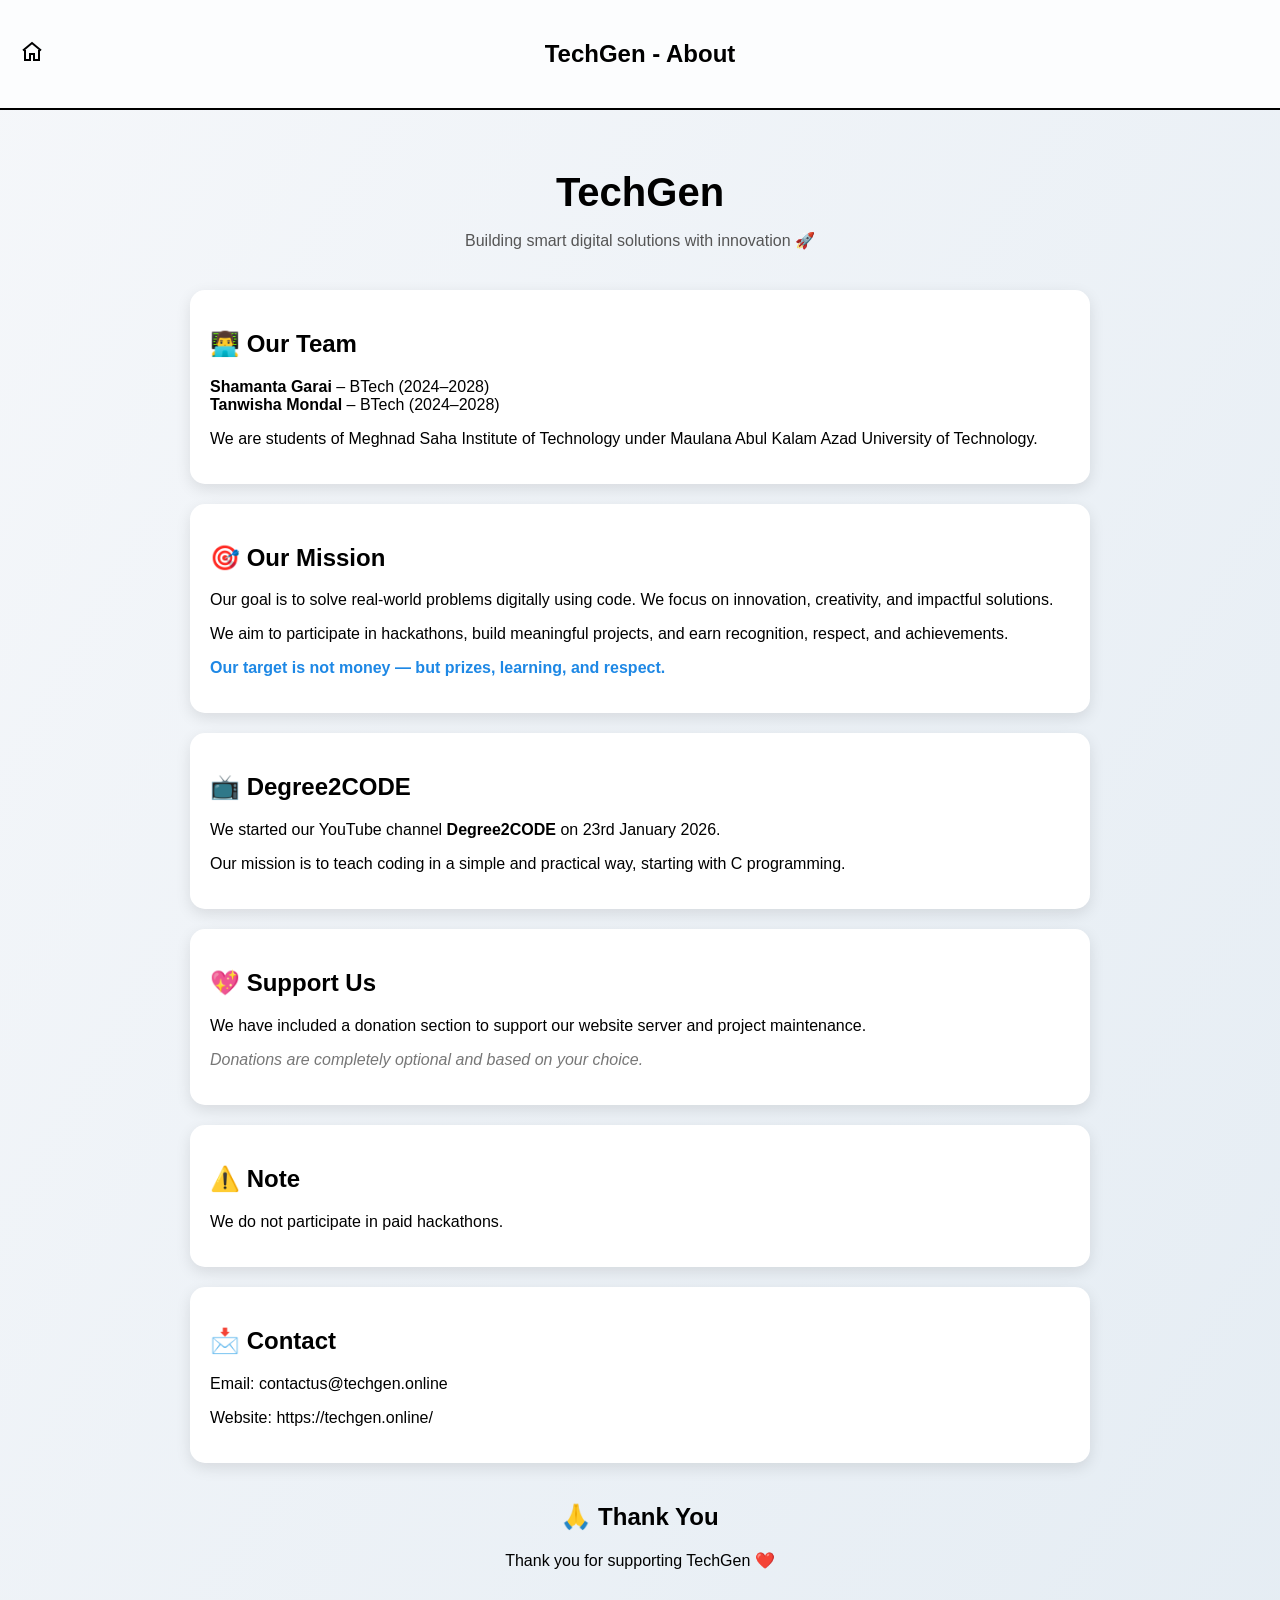
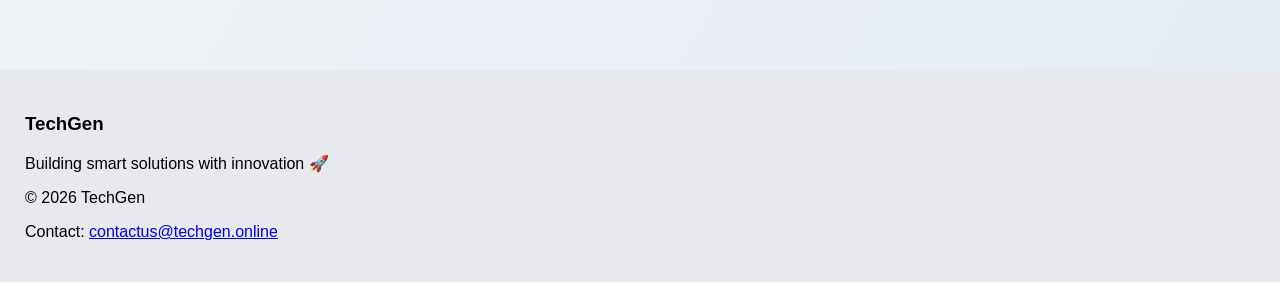
==== about.html @ c432f07d "eggffd" ====
<!DOCTYPE html>
<html lang="en">
<head>
<meta charset="UTF-8">
<meta name="viewport" content="width=device-width, initial-scale=1.0">
<title>About - TechGen</title>

<link rel="stylesheet" href="about.css">

</head>
<body>

<!-- HEADER -->
<header class="header">
    <div class="home-icon" onclick="goMainHome()">
        <svg viewBox="0 0 24 24" width="24" height="24">
            <path d="M3 10.5L12 3l9 7.5" fill="none" stroke-width="2"/>
            <path d="M5 10v10h5v-6h4v6h5V10" fill="none" stroke-width="2"/>
        </svg>
    </div>
    <h2>TechGen - About</h2>
</header>

<!-- MAIN -->
<div class="container">

    <!-- HERO -->
    <section class="hero fade-in">
        <h1>TechGen</h1>
        <p>Building smart digital solutions with innovation 🚀</p>
    </section>

    <!-- TEAM -->
    <section class="card fade-in">
        <h2>👨‍💻 Our Team</h2>
        <p>
            <strong>Shamanta Garai</strong> – BTech (2024–2028)<br>
            <strong>Tanwisha Mondal</strong> – BTech (2024–2028)
        </p>
        <p>
            We are students of Meghnad Saha Institute of Technology under
            Maulana Abul Kalam Azad University of Technology.
        </p>
    </section>

    <!-- MISSION -->
    <section class="card fade-in">
        <h2>🎯 Our Mission</h2>
        <p>
            Our goal is to solve real-world problems digitally using code.
            We focus on innovation, creativity, and impactful solutions.
        </p>
        <p>
            We aim to participate in hackathons, build meaningful projects,
            and earn recognition, respect, and achievements.
        </p>
        <p class="highlight">
            Our target is not money — but prizes, learning, and respect.
        </p>
    </section>

    <!-- YOUTUBE -->
    <section class="card fade-in">
        <h2>📺 Degree2CODE</h2>
        <p>
            We started our YouTube channel <strong>Degree2CODE</strong>
            on 23rd January 2026.
        </p>
        <p>
            Our mission is to teach coding in a simple and practical way,
            starting with C programming.
        </p>
    </section>

    <!-- DONATION -->
    <section class="card fade-in">
        <h2>💖 Support Us</h2>
        <p>
            We have included a donation section to support our website
            server and project maintenance.
        </p>
        <p class="note">
            Donations are completely optional and based on your choice.
        </p>
    </section>

    <!-- NOTE -->
    <section class="card fade-in">
        <h2>⚠️ Note</h2>
        <p>
            We do not participate in paid hackathons.
        </p>
    </section>

    <!-- CONTACT -->
    <section class="card fade-in">
        <h2>📩 Contact</h2>
        <p>Email: contactus@techgen.online</p>
        <p>Website: https://techgen.online/</p>
    </section>

    <!-- THANK YOU -->
    <section class="thank fade-in">
        <h2>🙏 Thank You</h2>
        <p>Thank you for supporting TechGen ❤️</p>
    </section>

</div>

<!-- FOOTER -->
<footer class="footer">
    <div class="footer-container">

        <div class="footer-left">
            <h3>TechGen</h3>
            <p>Building smart solutions with innovation 🚀</p>
        </div>

        <div class="footer-right">
            <p>© <span id="year"></span> TechGen</p>
            <p>
                Contact: 
                <a href="mailto:contactus@techgen.online">
                    contactus@techgen.online
                </a>
            </p>
        </div>

    </div>
</footer>

<script src="about.js"></script>

</body>
</html>
---- about.css ----
body {
    margin: 0;
    font-family: Arial, sans-serif;
    background: linear-gradient(120deg, #f5f7fa, #e4ecf3);
}

/* HEADER (same style) */
.header {
    position: sticky;
    top: 0;
    background: #fcfdfe;
    border-bottom: 2px solid #000;
    padding: 20px;
    text-align: center;
}

.home-icon {
    position: absolute;
    left: 20px;
    top: 50%;
    transform: translateY(-50%);
    cursor: pointer;
}

.home-icon svg path {
    stroke: black;
}

/* CONTAINER */
.container {
    max-width: 900px;
    margin: auto;
    padding: 20px;
}

/* HERO */
.hero {
    text-align: center;
    margin: 40px 0;
}

.hero h1 {
    font-size: 40px;
    margin: 0;
}

.hero p {
    color: #555;
}

/* CARD */
.card {
    background: white;
    border-radius: 15px;
    padding: 20px;
    margin-bottom: 20px;
    box-shadow: 0 5px 15px rgba(0,0,0,0.1);
    transition: 0.3s;
}

.card:hover {
    transform: translateY(-5px);
}

/* TEXT */
.highlight {
    font-weight: bold;
    color: #1e88e5;
}

.note {
    color: #777;
    font-style: italic;
}

/* THANK YOU */
.thank {
    text-align: center;
    margin: 40px 0;
}

/* FOOTER */
.footer {
    background: #e7e9ec;
    padding: 25px;
    margin-top: 40px;
}

/* ANIMATION */
.fade-in {
    opacity: 0;
    transform: translateY(30px);
    transition: 0.8s ease;
}

.fade-in.show {
    opacity: 1;
    transform: translateY(0);
}
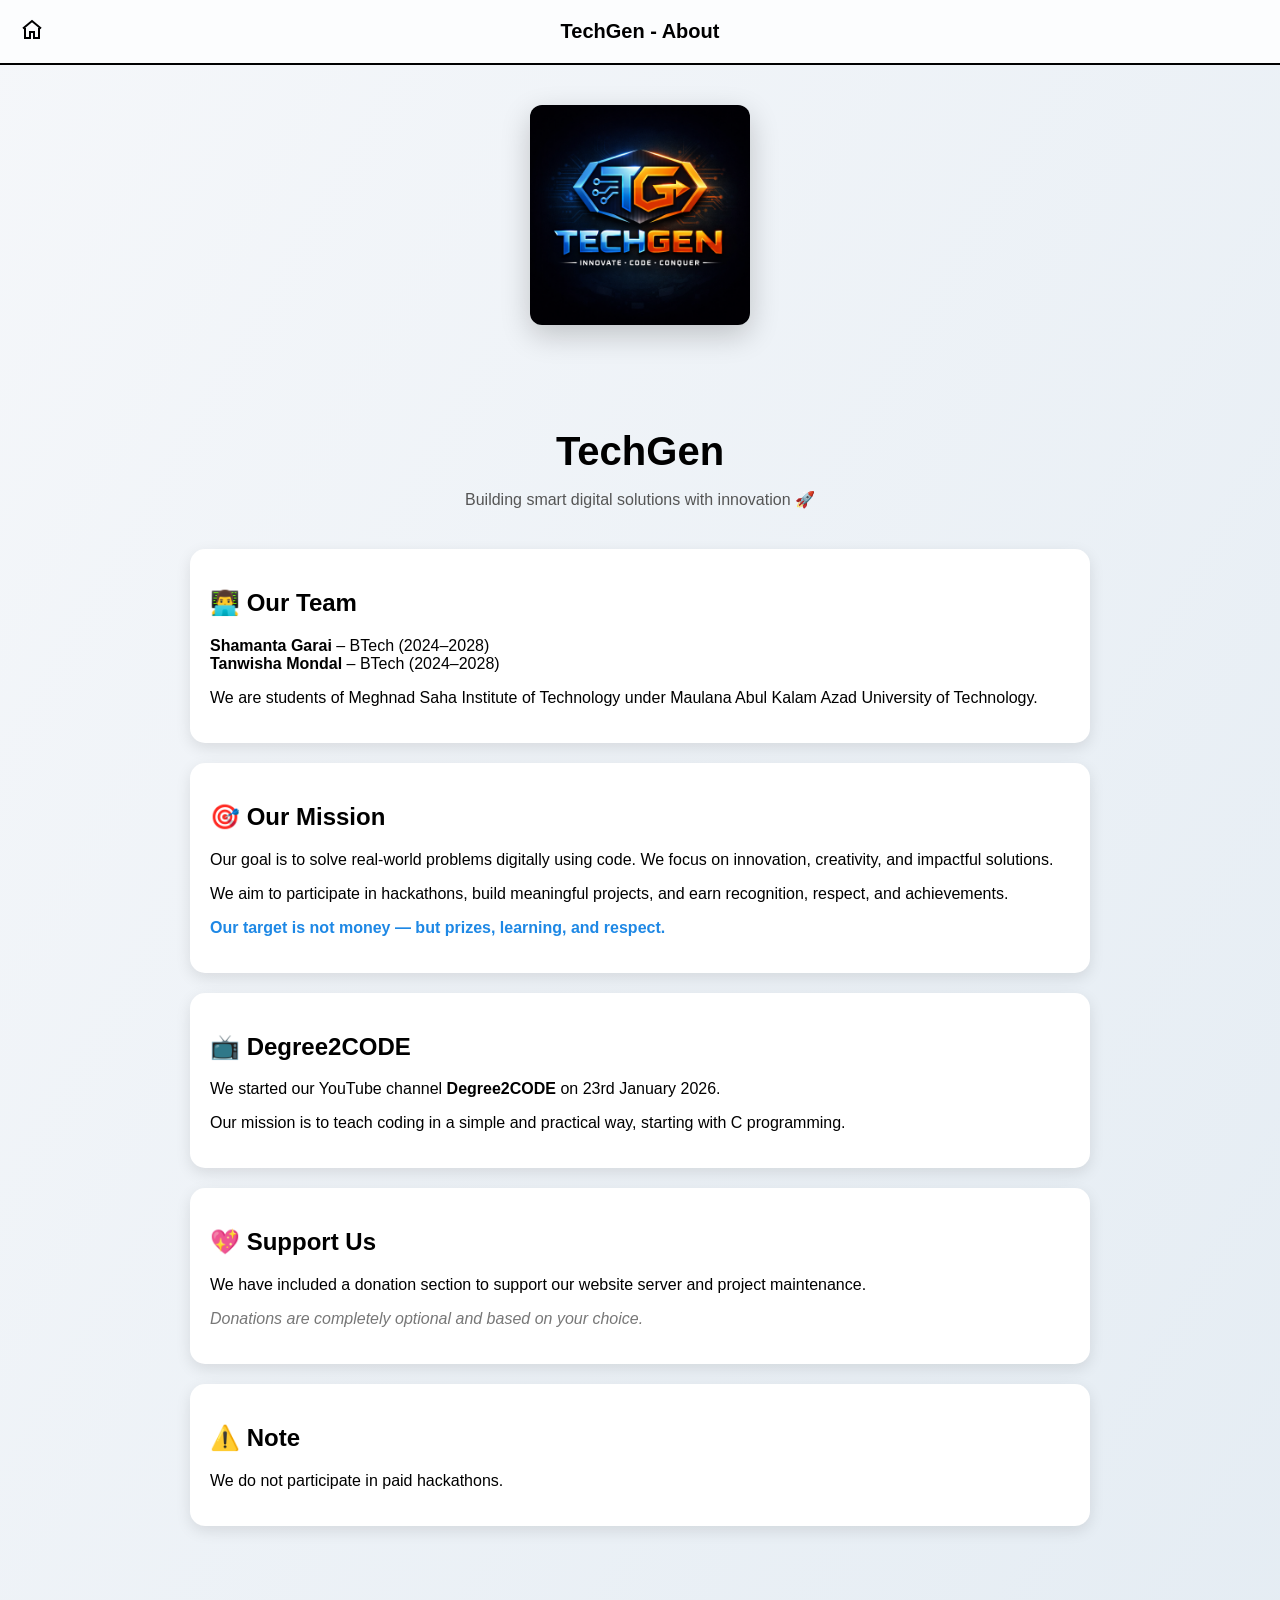
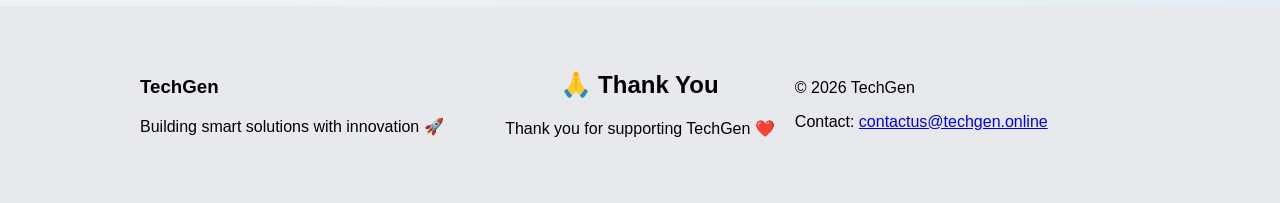
==== commit df1c15e9: "eggffd" ====
--- a/about.html
+++ b/about.html
@@ -22,6 +22,11 @@
 </header>
 
 <!-- MAIN -->
+ <!-- LOGO -->
+<section class="logo-section">
+    <img src="logo.png" alt="Tech Gen Logo">
+</section>
+
 <div class="container">
 
     <!-- HERO -->
@@ -92,18 +97,8 @@
         </p>
     </section>
 
-    <!-- CONTACT -->
-    <section class="card fade-in">
-        <h2>📩 Contact</h2>
-        <p>Email: contactus@techgen.online</p>
-        <p>Website: https://techgen.online/</p>
-    </section>
 
-    <!-- THANK YOU -->
-    <section class="thank fade-in">
-        <h2>🙏 Thank You</h2>
-        <p>Thank you for supporting TechGen ❤️</p>
-    </section>
+    
 
 </div>
 
@@ -115,7 +110,13 @@
             <h3>TechGen</h3>
             <p>Building smart solutions with innovation 🚀</p>
         </div>
-
+    <div class="footer-middle">
+        <!-- THANK YOU -->
+    <section class="thank fade-in">
+        <h2>🙏 Thank You</h2>
+        <p>Thank you for supporting TechGen ❤️</p>
+    </section>
+    </div>
         <div class="footer-right">
             <p>© <span id="year"></span> TechGen</p>
             <p>
--- a/about.css
+++ b/about.css
@@ -8,10 +8,26 @@
 .header {
     position: sticky;
     top: 0;
-    background: #fcfdfe;
+    background: #fcfdfe;   /* same as footer */
+    color: rgb(0, 0, 0);
+    z-index: 1000;
+    padding: 20px;
+    font-family: Arial, sans-serif;
     border-bottom: 2px solid #000;
-    padding: 20px;
-    text-align: center;
+}
+
+/* Layout like footer */
+.header {
+    display: flex;
+    justify-content: center;
+    align-items: center;
+}
+
+/* Title */
+.header h2 {
+    margin: 0;
+    font-weight: bold;
+    font-size: 20px;
 }
 
 .home-icon {
@@ -82,9 +98,28 @@
 /* FOOTER */
 .footer {
     background: #e7e9ec;
-    padding: 25px;
+    color: #000;
+    padding: 25px 15px;
     margin-top: 40px;
+    font-family: Arial, sans-serif;
 }
+.footer-container {
+    display: flex;
+    justify-content: space-between;
+    align-items: center;
+    max-width: 1000px;
+    margin: auto;
+    flex-wrap: wrap;
+    gap: 20px;
+}
+
+.footer-left,
+.footer-center,
+.footer-right {
+    flex: 1;
+    min-width: 200px;
+}
+
 
 /* ANIMATION */
 .fade-in {
@@ -96,4 +131,17 @@
 .fade-in.show {
     opacity: 1;
     transform: translateY(0);
+}
+
+/* LOGO */
+.logo-section {
+    text-align: center;
+    margin: 40px 0;
+}
+
+.logo-section img {
+    width: 220px;
+    max-width: 80%;
+    border-radius: 12px;
+    box-shadow: 0 10px 30px rgba(0,0,0,0.2);
 }
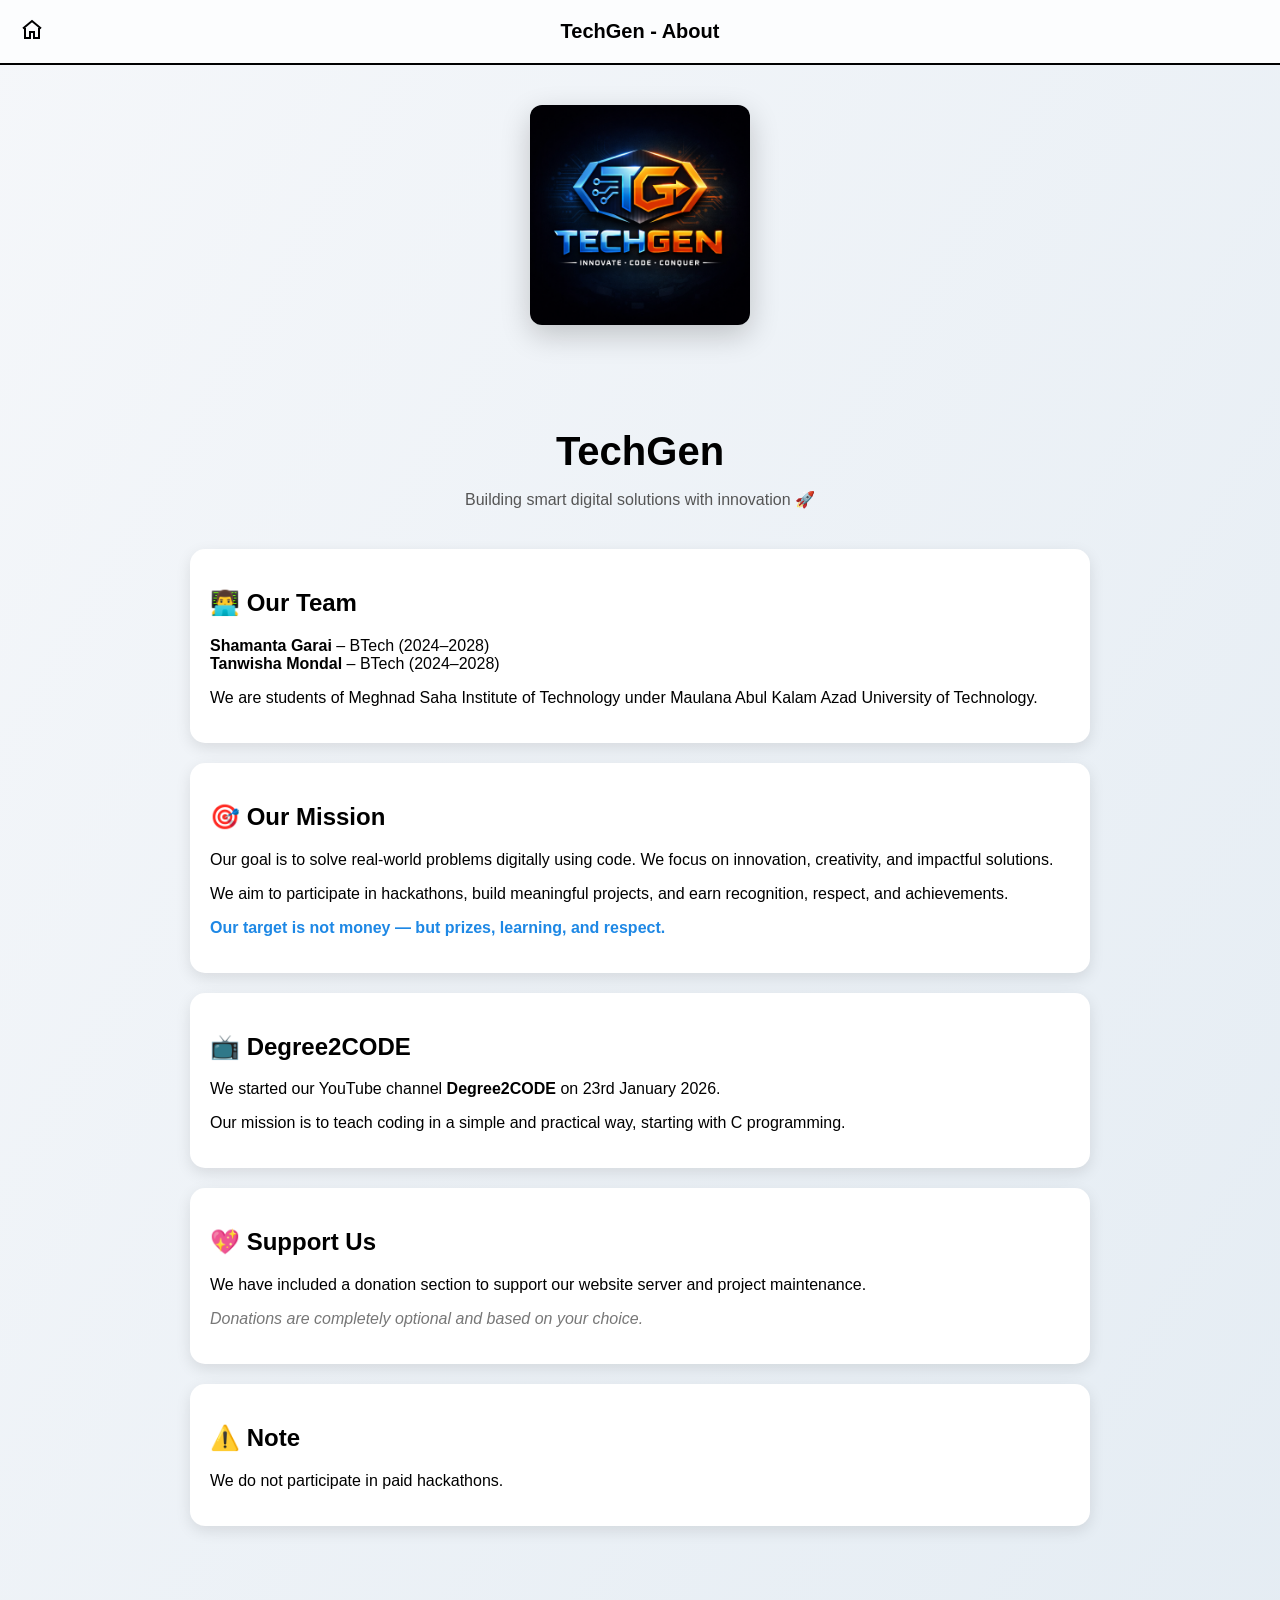
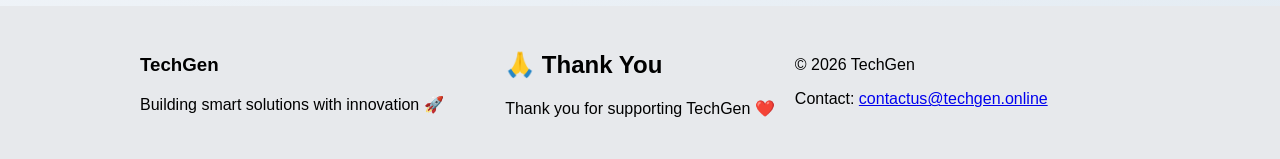
==== commit 213e8a54: "eggffd" ====
--- a/about.html
+++ b/about.html
@@ -112,10 +112,9 @@
         </div>
     <div class="footer-middle">
         <!-- THANK YOU -->
-    <section class="thank fade-in">
         <h2>🙏 Thank You</h2>
         <p>Thank you for supporting TechGen ❤️</p>
-    </section>
+    
     </div>
         <div class="footer-right">
             <p>© <span id="year"></span> TechGen</p>
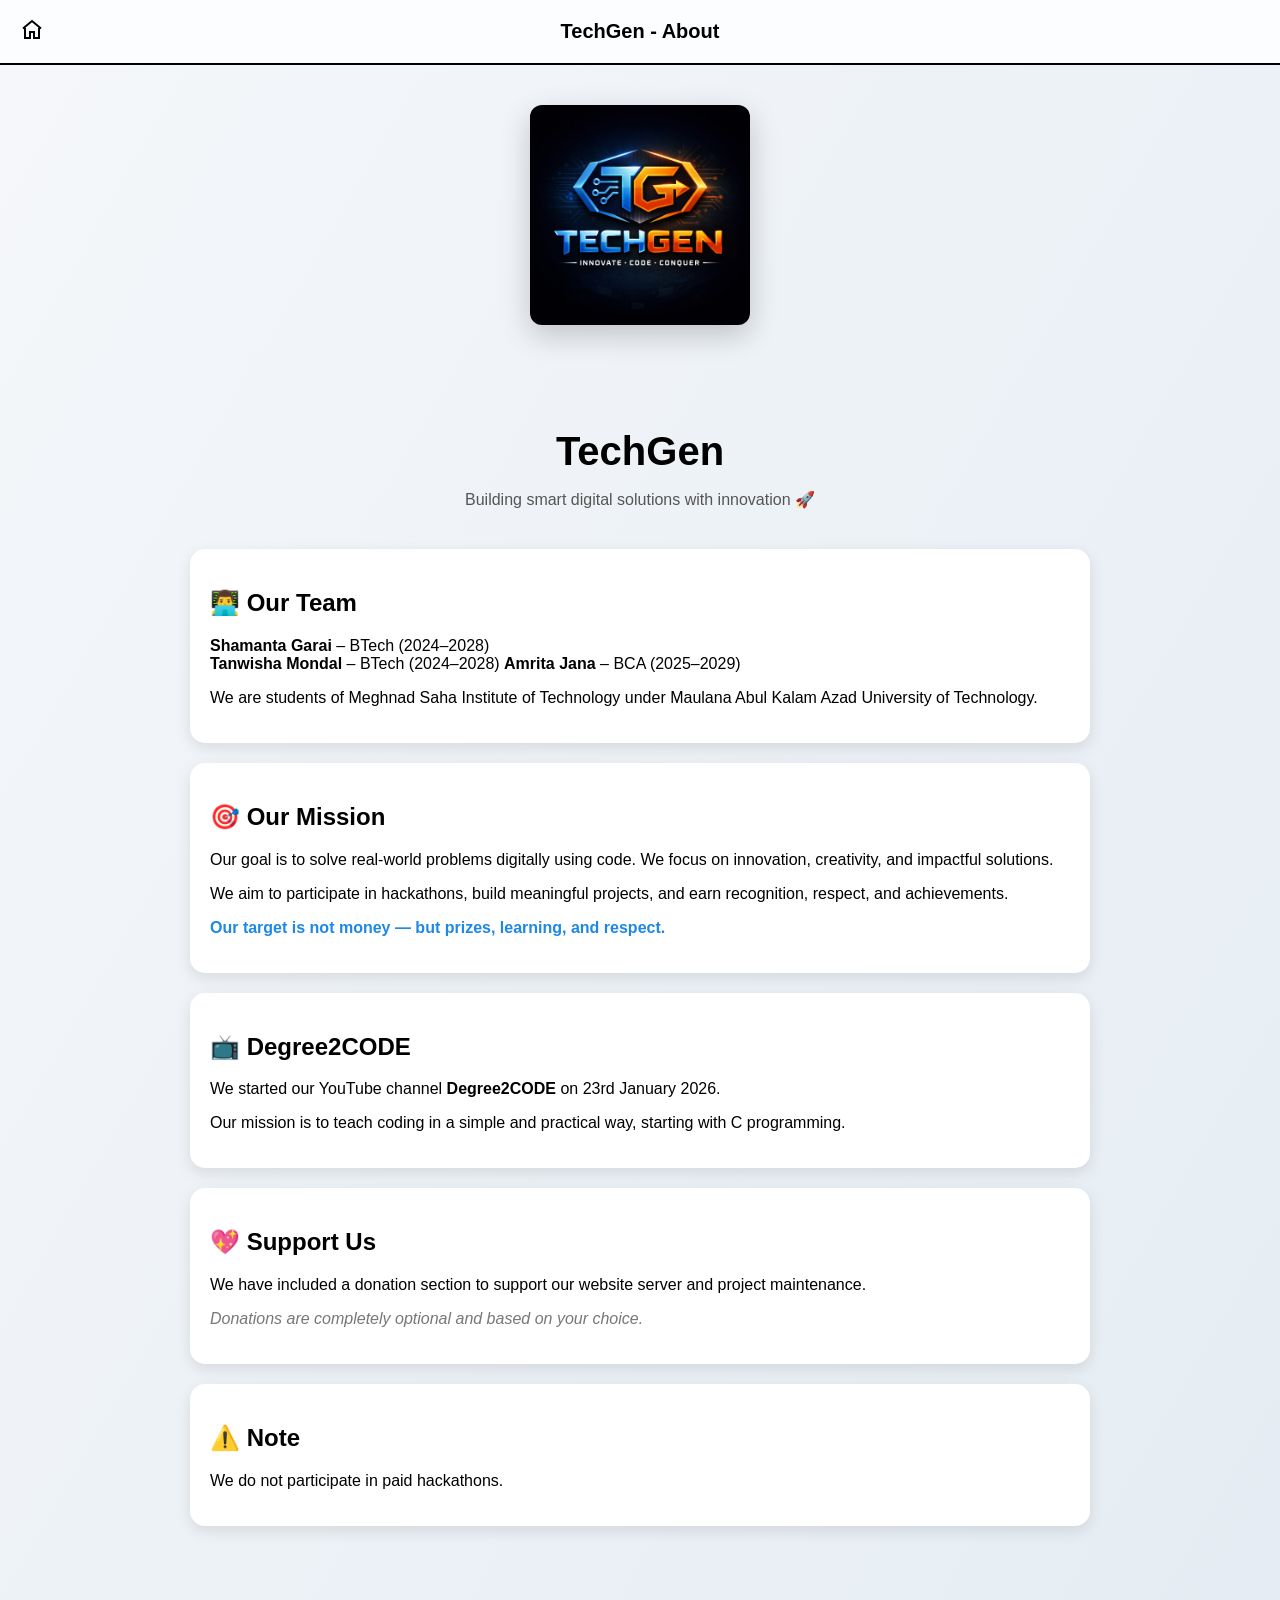
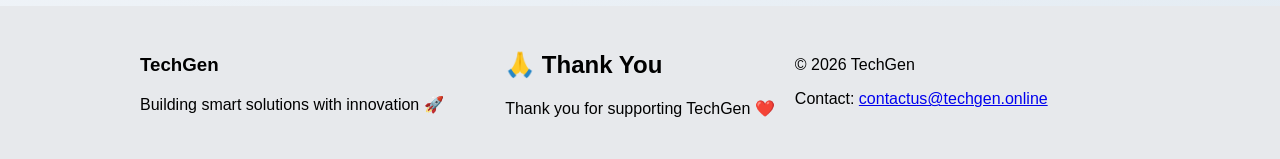
==== commit fdba6289: "ember adde" ====
--- a/about.html
+++ b/about.html
@@ -41,6 +41,7 @@
         <p>
             <strong>Shamanta Garai</strong> – BTech (2024–2028)<br>
             <strong>Tanwisha Mondal</strong> – BTech (2024–2028)
+            <strong>Amrita Jana</strong> – BCA (2025–2029)
         </p>
         <p>
             We are students of Meghnad Saha Institute of Technology under
